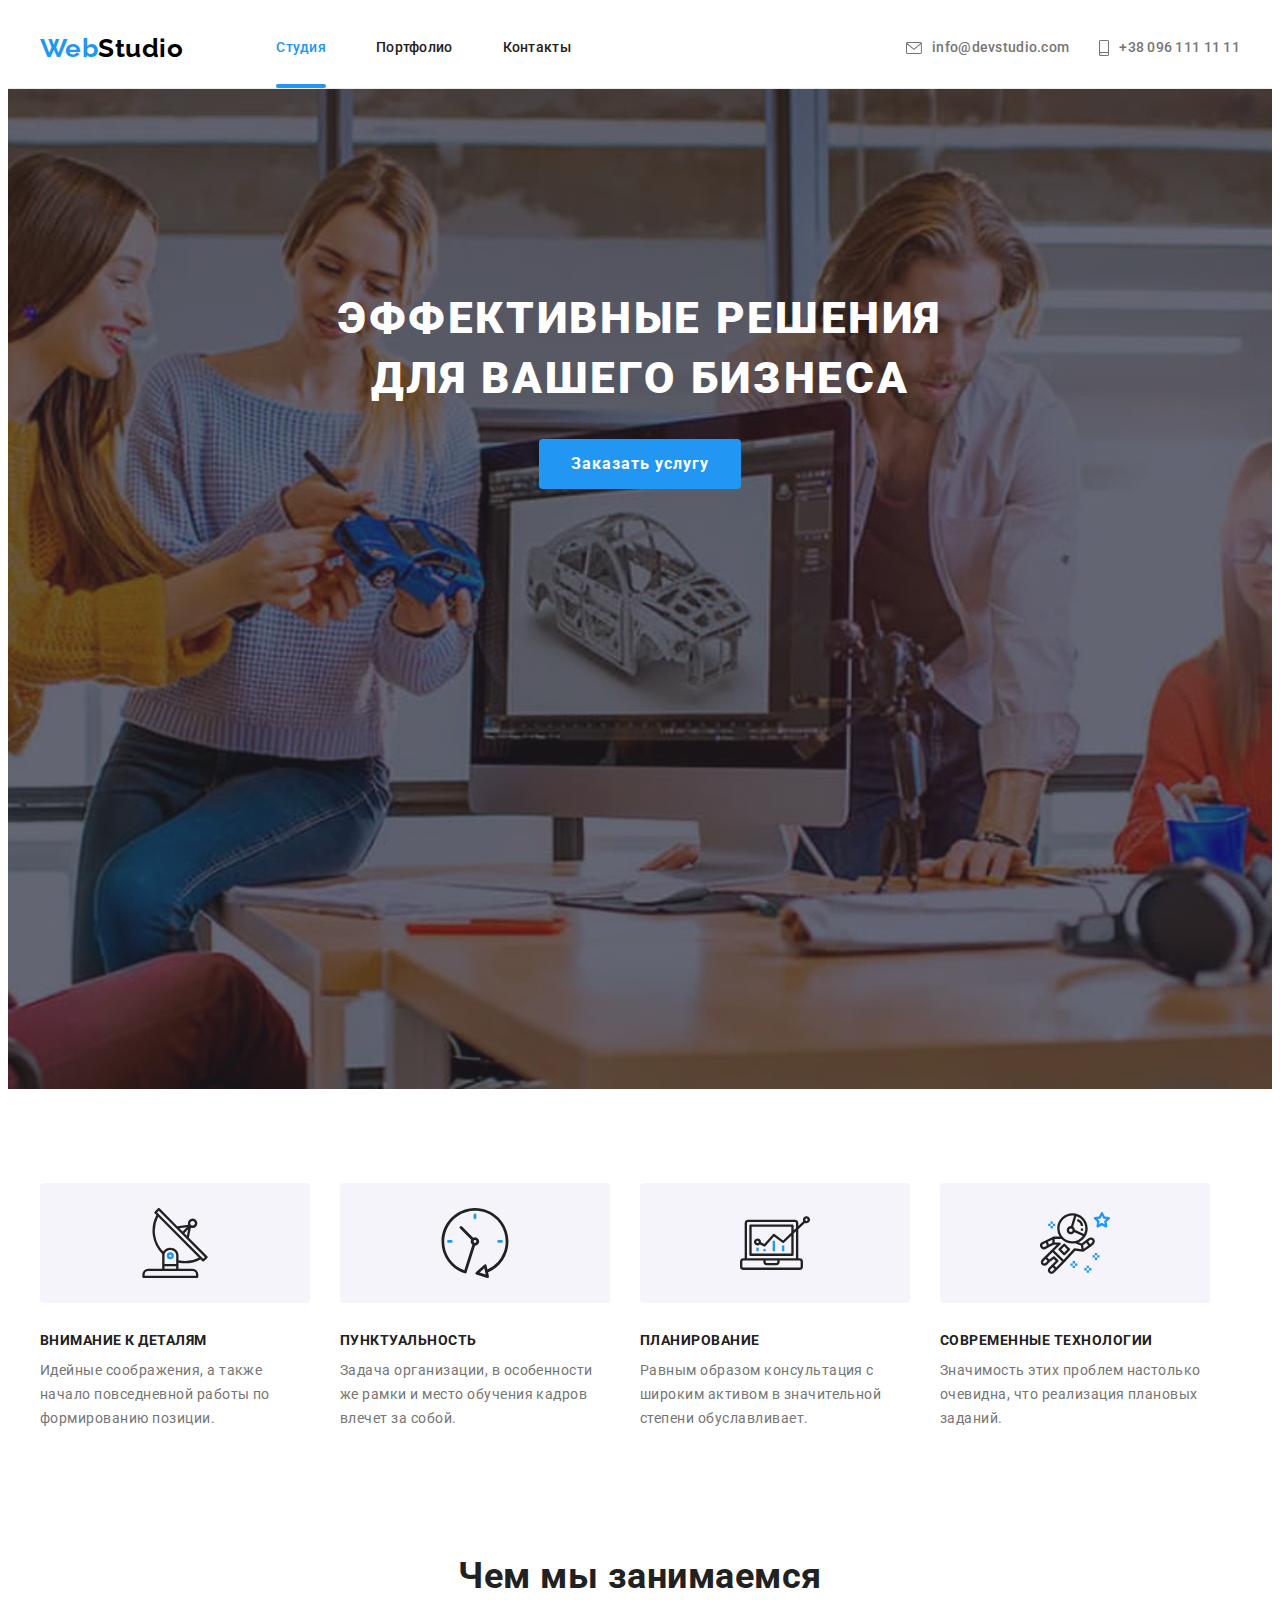
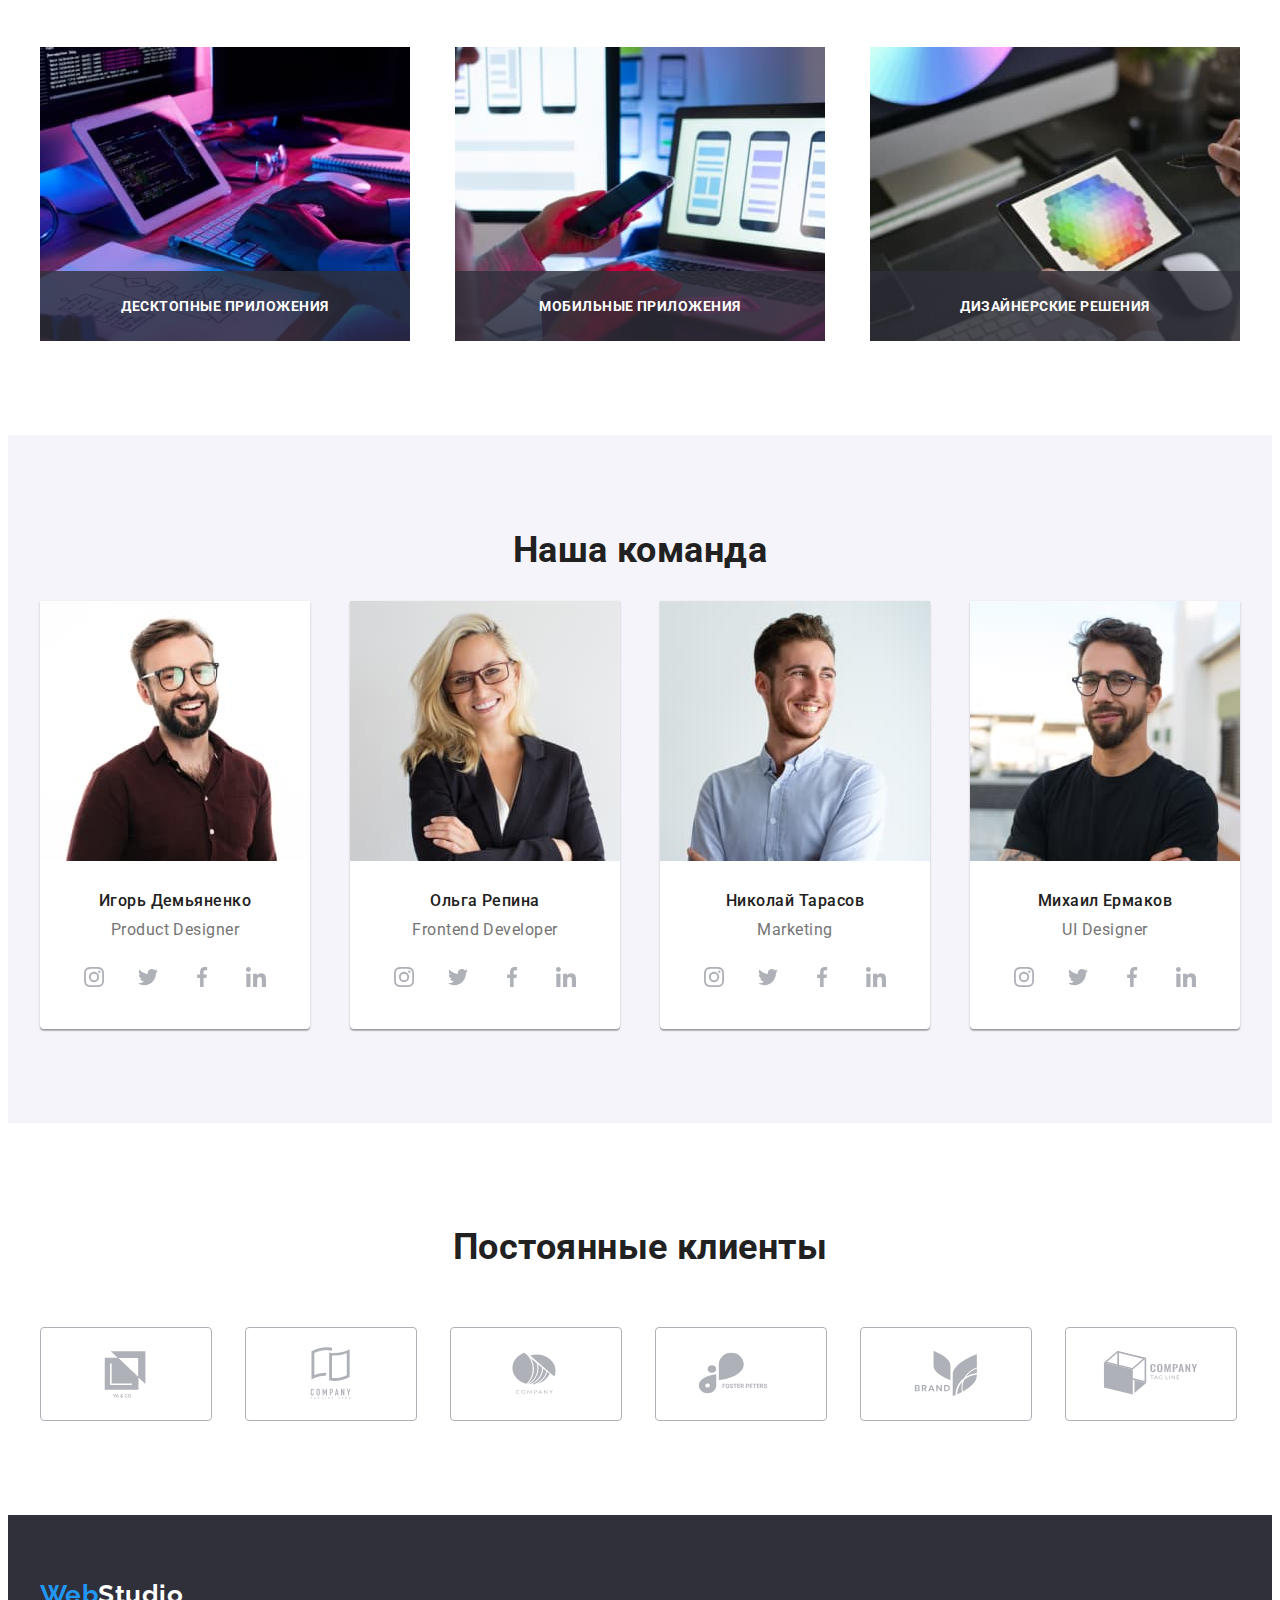
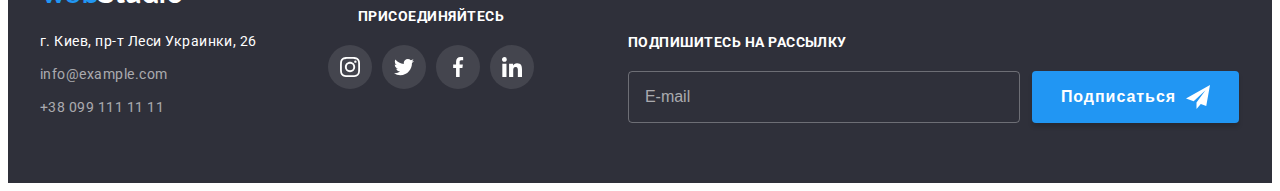
==== index.html @ 02e14719 "Вёрстка адаптивной версии всех страниц и элементов макета" ====
<!DOCTYPE html>
<html lang="ru">
  <head>
    <meta charset="UTF-8" />
    <meta http-equiv="X-UA-Compatible" content="IE=edge" />
    <meta name="viewport" content="width=device-width, initial-scale=1.0" />
    <link rel="preconnect" href="https://fonts.googleapis.com" />
    <link rel="preconnect" href="https://fonts.gstatic.com" crossorigin />
    <link
      href="https://fonts.googleapis.com/css2?family=Raleway:wght@700&family=Roboto:wght@400;500;700;900&display=swap"
      rel="stylesheet"
    />
    <link
      rel="stylesheet"
      href="https://cdnjs.cloudflare.com/ajax/libs/modern-normalize/1.1.0/modern-normalize.min.css"
      integrity="sha512-wpPYUAdjBVSE4KJnH1VR1HeZfpl1ub8YT/NKx4PuQ5NmX2tKuGu6U/JRp5y+Y8XG2tV+wKQpNHVUX03MfMFn9Q=="
      crossorigin="anonymous"
      referrerpolicy="no-referrer"
    />
    <link rel="stylesheet" href="./css/main.css" />
    <title>Вэб-студия</title>
  </head>

  <body>
    <!--Секция "Хедер-->
    <header class="header">
      <div class="container header__box">
        <nav class="header__nav">
          <a class="logo" href="./index.html" lang="en"
            >Web<span class="logo__text--black">Studio</span></a
          >
          <ul class="menu list">
            <li class="menu__item">
              <a class="menu__link active" href="./index.html">Студия</a>
            </li>
            <li class="menu__item">
              <a class="menu__link" href="./portfolio.html">Портфолио</a>
            </li>
            <li class="menu__item">
              <a class="menu__link" href="#contacts">Контакты</a>
            </li>
          </ul>
        </nav>

        <ul class="contacts list">
          <li class="contacts__item">
            <a class="contacts__link" href="mailto:info@devstudio.com"
              ><svg class="contacts__icon" width="16px" height="12px">
                <use href="./imagis/icons/icons.svg#icon-envelope"></use>
              </svg>
              info@devstudio.com</a
            >
          </li>
          <li class="contacts__item">
            <a class="contacts__link" href="tel:+380961111111"
              ><svg class="contacts__icon" width="10px" height="16px">
                <use href="./imagis/icons/icons.svg#icon-smartphone"></use>
              </svg>
              +38 096 111 11 11
            </a>
          </li>
        </ul>
        <button class="menu-btn__open" data-menu-open type="button">
          <svg class="menu-btn__open-icon" width="24px" height="16px">
            <use href="./imagis/icons/icons.svg#icon-menu"></use>
          </svg>
        </button>
      </div>
      <!--Мобильное меню-->

      <div class="mob-menu__box is-hidden" data-menu>
        <button class="menu-btn__close" data-menu-close type="button">
          <svg class="menu-btn__close-icon" width="19px" height="19px">
            <use href="./imagis/icons/icons.svg#icon-close-menu"></use>
          </svg>
        </button>
        <ul class="mob-menu">
          <li class="mob-menu__item">
            <a class="mob-menu__link active" href="./index.html">Студия</a>
          </li>
          <li class="mob-menu__item">
            <a class="mob-menu__link" href="./portfolio.html">Портфолио</a>
          </li>
          <li class="mob-menu__item">
            <a class="mob-menu__link" href="#contacts">Контакты</a>
          </li>
        </ul>

        <ul class="mob-contacts">
          <li class="mob-contacts__item">
            <a class="mob-contacts__link--tel" href="tel:+380961111111">
              +38 096 111 11 11
            </a>
          </li>
          <li class="mob-contacts__item">
            <a
              class="mob-contacts__link--mail"
              href="mailto:info@devstudio.com"
            >
              info@devstudio.com</a
            >
          </li>
        </ul>
        <ul class="mob-socials">
          <li class="mob-socials__item">
            <a
              class="mob-socials__link"
              href="https://www.instagram.com/"
              target="blank"
              rel="noopener noreferrer"
              aria-label="инстаграм"
              >Instagram</a
            >
          </li>
          <li class="mob-socials__item">
            <a
              class="mob-socials__link"
              href="https://twitter.com/"
              target="blank"
              rel="noopener noreferrer"
              aria-label="твитер"
              >Twitter</a
            >
          </li>
          <li class="mob-socials__item">
            <a
              class="mob-socials__link"
              href="https://www.facebook.com/"
              target="blank"
              rel="noopener noreferrer"
              aria-label="фейсбук"
              >Facebook</a
            >
          </li>
          <li class="mob-socials__item">
            <a
              class="mob-socials__link"
              href="https://ua.linkedin.com/"
              target="blank"
              rel="noopener noreferrer"
              aria-label="ликедин"
              >LinkedIn</a
            >
          </li>
        </ul>
      </div>
    </header>

    <!--Секция "HERO"-->
    <section class="hero">
      <h1 class="hero__title">Эффективные решения для вашего бизнеса</h1>
      <button class="hero__modal-btn" type="button" data-modal-open>
        Заказать услугу
      </button>
    </section>

    <!--Секция с "Особенности компании"-->
    <section class="section compani-features">
      <div class="container">
        <ul class="features">
          <li class="features__item">
            <div class="features__icon-box">
              <svg class="features__icon" width="70px" height="70px">
                <use href="./imagis/icons/icons.svg#icon-antenna"></use>
              </svg>
            </div>
            <h2 class="features__title visually-hidden">Наши особенности</h2>
            <h3 class="features__name">Внимание к деталям</h3>
            <p class="features__description">
              Идейные соображения, а также начало повседневной работы по
              формированию позиции.
            </p>
          </li>
          <li class="features__item">
            <div class="features__icon-box">
              <svg class="features__icon" width="70px" height="70px">
                <use href="./imagis/icons/icons.svg#icon-clock"></use>
              </svg>
            </div>
            <h3 class="features__name">Пунктуальность</h3>
            <p class="features__description">
              Задача организации, в особенности же рамки и место обучения кадров
              влечет за собой.
            </p>
          </li>
          <li class="features__item">
            <div class="features__icon-box">
              <svg class="features__icon" width="70px" height="70px">
                <use href="./imagis/icons/icons.svg#icon-diagram"></use>
              </svg>
            </div>
            <h3 class="features__name">Планирование</h3>
            <p class="features__description">
              Равным образом консультация с широким активом в значительной
              степени обуславливает.
            </p>
          </li>
          <li class="features__item">
            <div class="features__icon-box">
              <svg class="features__icon" width="70px" height="70px">
                <use href="./imagis/icons/icons.svg#icon-astronaut"></use>
              </svg>
            </div>
            <h3 class="features__name">Современные технологии</h3>
            <p class="features__description">
              Значимость этих проблем настолько очевидна, что реализация
              плановых заданий.
            </p>
          </li>
        </ul>
      </div>
    </section>

    <!--Секция "Чем занимается наша компания"-->
    <section class="section about">
      <div class="container">
        <h2 class="about__title">Чем мы занимаемся</h2>
        <ul class="gallery">
          <li class="gallery__item">
            <div class="gallery__img-box">
              <img
                class="gallery__img"
                srcset="
                  ./imagis/our-work/keybord/keybord.img.jpg    1x,
                  ./imagis/our-work/keybord/keybord-2x.img.jpg 2x
                "
                src="./imagis/our-work/keybord/keybord.img.jpg"
                alt="печатает на клавиатуре"
                width="370"
                height="294"
              />
              <div class="gallery__text-box">
                <p class="gallery__text">Десктопные приложения</p>
              </div>
            </div>
          </li>
          <li class="gallery__item">
            <div class="gallery__img-box">
              <img
                class="gallery__img"
                srcset="
                  ./imagis/our-work/telephone/telephone.img.jpg    1x,
                  ./imagis/our-work/telephone/telephone-2x.img.jpg 2x
                "
                src="./imagis/our-work/telephone/telephone.img.jpg"
                alt="телефон в руке"
                width="370"
                height="294"
              />
              <div class="gallery__text-box">
                <p class="gallery__text">Мобильные приложения</p>
              </div>
            </div>
          </li>
          <li class="gallery__item">
            <div class="gallery__img-box">
              <img
                class="gallery__img"
                srcset="
                  ./imagis/our-work/tablet/tablet.img.jpg    1x,
                  ./imagis/our-work/tablet/tablet-2x.img.jpg 2x
                "
                src="/imagis/our-work/tablet/tablet.img.jpg"
                alt="планшет в руках"
                width="370"
                height="294"
              />
              <div class="gallery__text-box">
                <p class="gallery__text">Дизайнерские решения</p>
              </div>
            </div>
          </li>
        </ul>
      </div>
    </section>

    <!--секция "Наша команда"-->
    <section class="section team">
      <div class="container">
        <h2 class="team__title">Наша команда</h2>
        <ul class="employees">
          <li class="employees__card">
            <img
              class="employees__photo"
              srcset="
                ./imagis/our-team/igor-demyanenko/igor-demyanenko-270.img.jpg 270w,
                ./imagis/our-team/igor-demyanenko/igor-demyanenko-354.img.jpg 354w,
                ./imagis/our-team/igor-demyanenko/igor-demyanenko-450.img.jpg 450w,
                ./imagis/our-team/igor-demyanenko/igor-demyanenko-540.img.jpg 540w,
                ./imagis/our-team/igor-demyanenko/igor-demyanenko-708.img.jpg 708w,
                ./imagis/our-team/igor-demyanenko/igor-demyanenko-900.img.jpg 900w
              "
              sizes="(min-width: 1200px) 270px, (min-width: 768px) 354px, 100vw"
              src="./imagis/our-team/igor-demyanenko/igor-demyanenko-270.img.jpg"
              alt="фото сотрудника"
              width="270"
              height="260"
            />
            <div class="employees__description">
              <h3 class="employees__name">Игорь Демьяненко</h3>
              <p class="employees__position" lang="en">Product Designer</p>
              <ul class="socials">
                <li class="socials__item">
                  <a
                    class="socials__link socials__link--color-grey"
                    href="https://www.instagram.com/"
                    target="blank"
                    rel="noopener noreferrer"
                    aria-label="инстаграм"
                    ><svg class="socials__icon" width="20px" height="20px">
                      <use href="./imagis/icons/icons.svg#icon-instagram"></use>
                    </svg>
                  </a>
                </li>
                <li class="socials__item">
                  <a
                    class="socials__link socials__link--color-grey"
                    href="https://twitter.com/"
                    target="blank"
                    rel="noopener noreferrer"
                    aria-label="твитер"
                    ><svg class="socials__icon" width="20px" height="20px">
                      <use href="./imagis/icons/icons.svg#icon-twitter"></use>
                    </svg>
                  </a>
                </li>
                <li class="socials__item">
                  <a
                    class="socials__link socials__link--color-grey"
                    href="https://www.facebook.com/"
                    target="blank"
                    rel="noopener noreferrer"
                    aria-label="фейсбук"
                    ><svg class="socials__icon" width="20px" height="20px">
                      <use href="./imagis/icons/icons.svg#icon-facebook"></use>
                    </svg>
                  </a>
                </li>
                <li class="socials__item">
                  <a
                    class="socials__link socials__link--color-grey"
                    href="https://ua.linkedin.com/"
                    target="blank"
                    rel="noopener noreferrer"
                    aria-label="ликедин"
                    ><svg class="socials__icon" width="20px" height="20px">
                      <use href="./imagis/icons/icons.svg#icon-linkedin"></use>
                    </svg>
                  </a>
                </li>
              </ul>
            </div>
          </li>
          <li class="employees__card">
            <img
              class="employees__photo"
              srcset="
                ./imagis/our-team/olga-repina/olga-repina-270.img.jpg 270w,
                ./imagis/our-team/olga-repina/olga-repina-354.img.jpg 354w,
                ./imagis/our-team/olga-repina/olga-repina-450.img.jpg 450w,
                ./imagis/our-team/olga-repina/olga-repina-540.img.jpg 540w,
                ./imagis/our-team/olga-repina/olga-repina-708.img.jpg 708w,
                ./imagis/our-team/olga-repina/olga-repina-900.img.jpg 900w
              "
              sizes="(min-width: 1200px) 270px, (min-width: 768px) 354px, 100vw"
              src="./imagis/our-team/olga-repina/olga-repina-270.img.jpg"
              alt="фото сотрудника"
              width="270"
              height="260"
            />
            <div class="employees__description">
              <h3 class="employees__name">Ольга Репина</h3>
              <p class="employees__position" lang="en">Frontend Developer</p>
              <ul class="socials">
                <li class="socials__item">
                  <a
                    class="socials__link socials__link--color-grey"
                    href="https://www.instagram.com/"
                    target="blank"
                    rel="noopener noreferrer"
                    aria-label="инстаграм"
                    ><svg
                      class="socials__icon"
                      width="20px"
                      height="20px"
                      aria-label="инстаграм"
                    >
                      <use href="./imagis/icons/icons.svg#icon-instagram"></use>
                    </svg>
                  </a>
                </li>
                <li class="socials__item">
                  <a
                    class="socials__link socials__link--color-grey"
                    href="https://twitter.com/"
                    target="blank"
                    rel="noopener noreferrer"
                    aria-label="твитер"
                    ><svg class="socials__icon" width="20px" height="20px">
                      <use href="./imagis/icons/icons.svg#icon-twitter"></use>
                    </svg>
                  </a>
                </li>
                <li class="socials__item">
                  <a
                    class="socials__link socials__link--color-grey"
                    href="https://www.facebook.com/"
                    target="blank"
                    rel="noopener noreferrer"
                    aria-label="фейсбук"
                    ><svg class="socials__icon" width="20px" height="20px">
                      <use href="./imagis/icons/icons.svg#icon-facebook"></use>
                    </svg>
                  </a>
                </li>
                <li class="socials__item">
                  <a
                    class="socials__link socials__link--color-grey"
                    href="https://ua.linkedin.com/"
                    target="blank"
                    rel="noopener noreferrer"
                    aria-label="ликедин"
                    ><svg class="socials__icon" width="20px" height="20px">
                      <use href="./imagis/icons/icons.svg#icon-linkedin"></use>
                    </svg>
                  </a>
                </li>
              </ul>
            </div>
          </li>
          <li class="employees__card">
            <img
              class="employees__photo"
              srcset="
                ./imagis/our-team/nikolai-tarasov/nikolai-tarasov-270.img.jpg 270w,
                ./imagis/our-team/nikolai-tarasov/nikolai-tarasov-354.img.jpg 354w,
                ./imagis/our-team/nikolai-tarasov/nikolai-tarasov-450.img.jpg 450w,
                ./imagis/our-team/nikolai-tarasov/nikolai-tarasov-540.img.jpg 540w,
                ./imagis/our-team/nikolai-tarasov/nikolai-tarasov-708.img.jpg 708w,
                ./imagis/our-team/nikolai-tarasov/nikolai-tarasov-900.img.jpg 900w
              "
              sizes="(min-width: 1200px) 270px, (min-width: 768px) 354px, 100vw"
              src="./imagis/our-team/nikolai-tarasov/nikolai-tarasov-270.img.jpg"
              alt="фото сотрудника"
              width="270"
              height="260"
            />
            <div class="employees__description">
              <h3 class="employees__name">Николай Тарасов</h3>
              <p class="employees__position" lang="en">Marketing</p>
              <ul class="socials">
                <li class="socials__item">
                  <a
                    class="socials__link socials__link--color-grey"
                    href="https://www.instagram.com/"
                    target="blank"
                    rel="noopener noreferrer"
                    aria-label="инстаграм"
                    ><svg class="socials__icon" width="20px" height="20px">
                      <use href="./imagis/icons/icons.svg#icon-instagram"></use>
                    </svg>
                  </a>
                </li>
                <li class="socials__item">
                  <a
                    class="socials__link socials__link--color-grey"
                    href="https://twitter.com/"
                    target="blank"
                    rel="noopener noreferrer"
                    aria-label="твитер"
                    ><svg class="socials__icon" width="20px" height="20px">
                      <use href="./imagis/icons/icons.svg#icon-twitter"></use>
                    </svg>
                  </a>
                </li>
                <li class="socials__item">
                  <a
                    class="socials__link socials__link--color-grey"
                    href="https://www.facebook.com/"
                    target="blank"
                    rel="noopener noreferrer"
                    aria-label="фейсбук"
                    ><svg class="socials__icon" width="20px" height="20px">
                      <use href="./imagis/icons/icons.svg#icon-facebook"></use>
                    </svg>
                  </a>
                </li>
                <li class="socials__item">
                  <a
                    class="socials__link socials__link--color-grey"
                    href="https://ua.linkedin.com/"
                    target="blank"
                    rel="noopener noreferrer"
                    aria-label="ликедин"
                    ><svg class="socials__icon" width="20px" height="20px">
                      <use href="./imagis/icons/icons.svg#icon-linkedin"></use>
                    </svg>
                  </a>
                </li>
              </ul>
            </div>
          </li>
          <li class="employees__card">
            <img
              class="employees__photo"
              srcset="
                ./imagis/our-team/mihail-ermakov/mihail-ermakov-270.img.jpg 270w,
                ./imagis/our-team/mihail-ermakov/mihail-ermakov-354.img.jpg 354w,
                ./imagis/our-team/mihail-ermakov/mihail-ermakov-450.img.jpg 450w,
                ./imagis/our-team/mihail-ermakov/mihail-ermakov-540.img.jpg 540w,
                ./imagis/our-team/mihail-ermakov/mihail-ermakov-708.img.jpg 708w,
                ./imagis/our-team/mihail-ermakov/mihail-ermakov-900.img.jpg 900w
              "
              sizes="(min-width: 1200px) 270px, (min-width: 768px) 354px, 100vw"
              src="./imagis/our-team/mihail-ermakov/mihail-ermakov-270.img.jpg"
              alt="фото сотрудника"
              width="270"
              height="260"
            />
            <div class="employees__description">
              <h3 class="employees__name">Михаил Ермаков</h3>
              <p class="employees__position" lang="en">UI Designer</p>
              <ul class="socials">
                <li class="socials__item">
                  <a
                    class="socials__link socials__link--color-grey"
                    href="https://www.instagram.com/"
                    target="blank"
                    rel="noopener noreferrer"
                    aria-label="инстаграм"
                    ><svg class="socials__icon" width="20px" height="20px">
                      <use href="./imagis/icons/icons.svg#icon-instagram"></use>
                    </svg>
                  </a>
                </li>
                <li class="employee-socials-item">
                  <a
                    class="socials__link socials__link--color-grey"
                    href="https://twitter.com/"
                    target="blank"
                    rel="noopener noreferrer"
                    aria-label="твитер"
                    ><svg class="socials__icon" width="20px" height="20px">
                      <use href="./imagis/icons/icons.svg#icon-twitter"></use>
                    </svg>
                  </a>
                </li>
                <li class="socials__item">
                  <a
                    class="socials__link socials__link--color-grey"
                    href="https://www.facebook.com/"
                    target="blank"
                    rel="noopener noreferrer"
                    aria-label="фейсбук"
                    ><svg class="socials__icon" width="20px" height="20px">
                      <use href="./imagis/icons/icons.svg#icon-facebook"></use>
                    </svg>
                  </a>
                </li>
                <li class="socials__item">
                  <a
                    class="socials__link socials__link--color-grey"
                    href="https://ua.linkedin.com/"
                    target="blank"
                    rel="noopener noreferrer"
                    aria-label="ликедин"
                    ><svg class="socials__icon" width="20px" height="20px">
                      <use href="./imagis/icons/icons.svg#icon-linkedin"></use>
                    </svg>
                  </a>
                </li>
              </ul>
            </div>
          </li>
        </ul>
      </div>
    </section>

    <!--Секция "Постоянные клиенты"-->
    <section class="section clients">
      <div class="container">
        <h2 class="clients__title">Постоянные клиенты</h2>
        <ul class="clients__list">
          <li class="clients__item">
            <a
              class="clients__link"
              href="#"
              target="blank"
              rel="noopener noreferrer"
              ><svg class="clients__icon" width="106px" height="60px">
                <use href="./imagis/icons/icons.svg#icon-Logo-1"></use>
              </svg>
            </a>
          </li>
          <li class="clients__item">
            <a
              class="clients__link"
              href="#"
              target="blank"
              rel="noopener noreferrer"
              aria-label="имя компании"
            >
              <svg class="clients__icon" width="106px" height="60px">
                <use href="./imagis/icons/icons.svg#icon-Logo-2"></use>
              </svg>
            </a>
          </li>
          <li class="clients__item">
            <a
              class="clients__link"
              href="#"
              target="blank"
              rel="noopener noreferrer"
              aria-label="имя компании"
            >
              <svg class="clients__icon" width="106px" height="60px">
                <use href="./imagis/icons/icons.svg#icon-Logo-3"></use>
              </svg>
            </a>
          </li>
          <li class="clients__item">
            <a
              class="clients__link"
              href="#"
              target="blank"
              rel="noopener noreferrer"
              aria-label="имя компании"
            >
              <svg class="clients__icon" width="106px" height="60px">
                <use href="./imagis/icons/icons.svg#icon-Logo-4"></use>
              </svg>
            </a>
          </li>
          <li class="clients__item">
            <a
              class="clients__link"
              href="#"
              target="blank"
              rel="noopener noreferrer"
              aria-label="имя компании"
            >
              <svg class="clients__icon" width="106px" height="60px">
                <use href="./imagis/icons/icons.svg#icon-Logo-5"></use>
              </svg>
            </a>
          </li>
          <li class="clients__item">
            <a
              class="clients__link"
              href="#"
              target="blank"
              rel="noopener noreferrer"
              aria-label="имя компании"
            >
              <svg class="clients__icon" width="106px" height="60px">
                <use href="./imagis/icons/icons.svg#icon-Logo-6"></use>
              </svg>
            </a>
          </li>
        </ul>
      </div>
    </section>
    <!--Секция футер-->
    <footer Class="footer">
      <div class="container footer__contacts-box">
        <div class="address-logo__box">
          <a class="logo" href="./index.html" lang="en"
            >Web<span class="logo__text--white">Studio</span></a
          >
          <address class="address" id="contacts">
            <ul class="address__list">
              <li class="address__item">
                <a
                  class="address__link address__link--light-color"
                  href="https://goo.gl/maps/M4VhNLJZb9ix9Voo7"
                  target="blank"
                  rel="noopener noreferrer"
                  >г. Киев, пр-т Леси Украинки, 26</a
                >
              </li>
              <li class="address__item">
                <a class="address__link" href="mailto:info@example.com"
                  >info@example.com</a
                >
              </li>
              <li class="address__item">
                <a class="address__link" href="tel:+380991111111"
                  >+38 099 111 11 11</a
                >
              </li>
            </ul>
          </address>
        </div>
        <!--Иконки соц сетей в "футере"-->
        <div class="footer__socials-box">
          <p class="footer__socials-text">присоединяйтесь</p>
          <ul class="socials list">
            <li class="socials__item">
              <a
                class="socials__link socials__link--bg-dark"
                href="https://www.instagram.com/"
                target="blank"
                rel="noopener noreferrer"
                aria-label="инстаграм"
              >
                <svg class="socials__icon" width="20px" height="20px">
                  <use href="./imagis/icons/icons.svg#icon-instagram"></use>
                </svg>
              </a>
            </li>
            <li class="socials__item">
              <a
                class="socials__link socials__link--bg-dark"
                href="https://twitter.com/"
                target="blank"
                rel="noopener noreferrer"
                aria-label="твитер"
              >
                <svg class="socials__icon" width="20px" height="20px">
                  <use href="./imagis/icons/icons.svg#icon-twitter"></use>
                </svg>
              </a>
            </li>
            <li class="socials__item">
              <a
                class="socials__link socials__link--bg-dark"
                href="https://www.facebook.com/"
                target="blank"
                rel="noopener noreferrer"
                aria-label="фейсбук"
              >
                <svg class="socials__icon" width="20px" height="20px">
                  <use href="./imagis/icons/icons.svg#icon-facebook"></use>
                </svg>
              </a>
            </li>
            <li class="socials__item">
              <a
                class="socials__link socials__link--bg-dark"
                href="https://ua.linkedin.com/"
                target="blank"
                rel="noopener noreferrer"
                aria-label="ликедин"
              >
                <svg class="socials__icon" width="20px" height="20px">
                  <use href="./imagis/icons/icons.svg#icon-linkedin"></use>
                </svg>
              </a>
            </li>
          </ul>
        </div>
        <!--Форма в "футере"-->
        <div class="footer__form-box">
          <p class="footer__form-text">Подпишитесь на рассылку</p>
          <form class="form-submit">
            <input
              class="form-submit__input"
              type="email"
              name="email"
              placeholder="E-mail"
            />
            <button class="form-submit__btn" type="submit">
              Подписаться
              <span class="form-submit__btn-icon">
                <svg width="24px" height="24px">
                  <use href="./imagis/icons/icons.svg#icon-send"></use>
                </svg>
              </span>
            </button>
          </form>
        </div>
      </div>
    </footer>
    <!--Модальное окно-->
    <div class="backdrop is-hidden" data-modal>
      <div class="modal">
        <button class="close-btn" type="button" data-modal-close>
          <svg class="close-btn__icon" width="30px" height="30px">
            <use href="./imagis/icons/icons.svg#icon-close-modal"></use>
          </svg>
        </button>

        <h2 class="modal__title">Оставьте свои данные, мы вам перезвоним</h2>
        <!--Форма модального окна-->
        <form class="modal-form">
          <div class="modal-form__field">
            <label for="name" class="modal-form__label">Имя</label>
            <input
              class="modal-form__input"
              type="text"
              name="name"
              id="name"
            />
            <svg class="modal-form__icon" width="18px" height="18px">
              <use href="./imagis/icons/icons.svg#icon-person-modal"></use>
            </svg>
          </div>

          <div class="modal-form__field">
            <label for="tel" class="modal-form__label">Телефон</label>
            <input
              class="modal-form__input"
              type="tel"
              name="telephone"
              id="tel"
            />
            <svg class="modal-form__icon" width="18px" height="18px">
              <use href="./imagis/icons/icons.svg#icon-phone-modal"></use>
            </svg>
          </div>

          <div class="modal-form__field">
            <label for="email" class="modal-form__label">Почта</label>
            <input
              class="modal-form__input"
              type="email"
              name="email"
              id="email"
            />
            <svg class="modal-form__icon" width="18px" height="18px">
              <use href="./imagis/icons/icons.svg#icon-email-modal"></use>
            </svg>
          </div>

          <div class="modal-form__field">
            <label for="comment" class="modal-form__label">Коментарий</label>
            <textarea
              class="modal-form__comment"
              name="coment"
              id="comment"
              placeholder="Ведите текст"
            ></textarea>
          </div>

          <label class="form-checkbox__label">
            <input
              class="form-checkbox__input visually-hidden"
              type="checkbox"
              name="consent"
            />

            <span class="form-checkbox__icon--check">
              <svg class="form-checkbox__icon" width="16px" height="15px">
                <use
                  href="./imagis/icons/icons.svg#icon-checkbox-check-modal"
                ></use>
              </svg>
            </span>

            <span class="form-checkbox__icon--unchecked"
              ><svg class="form-checkbox__icon" width="16px" height="15px">
                <use href="./imagis/icons/icons.svg#icon-checkbox-modal"></use>
              </svg>
            </span>
            Соглашаюсь с рассылкой и принимаю<a
              class="form-checkbox__link"
              href="#"
              target="blank"
              rel="noopener noreferrer"
              >Условия договора
            </a>
          </label>

          <button type="submit" class="form-btn">Отправить</button>
        </form>
      </div>
    </div>
    <script src="./js/modal.js"></script>
    <script src="./js/menu.js"></script>
  </body>
</html>
---- css/main.css ----
@charset "UTF-8";
.socials__link, .galeri-projects__link, .clients__link, .address__link, .contacts__link, .menu__link, .mob-socials__link, .mob-contacts__link--mail, .mob-contacts__link--tel, .mob-menu__link, .logo {
  text-decoration: none;
}

.socials, .galeri-projects, .filters__list, .clients__list, .employees, .gallery, .features, .address__list, .contacts, .menu, .mob-socials, .mob-contacts, .mob-menu {
  padding: 0;
  list-style: none;
}

h1,
h2,
h3,
h4,
h5,
h6,
ul,
p {
  margin-top: 0;
  margin-bottom: 0;
}

body {
  font-family: "Roboto", sans-serif;
  letter-spacing: 0.03em;
  color: #212121;
  background-color: #ffffff;
}

img {
  display: block;
  width: 100%;
}

.visually-hidden {
  position: absolute;
  white-space: nowrap;
  width: 1px;
  height: 1px;
  overflow: hidden;
  border: 0;
  padding: 0;
  clip: rect(0 0 0 0);
  -webkit-clip-path: inset(50%);
          clip-path: inset(50%);
  margin: -1px;
}

.section {
  padding-top: 60px;
  padding-bottom: 60px;
}
@media screen and (min-width: 1200px) {
  .section {
    padding-top: 94px;
    padding-bottom: 94px;
  }
}

.container {
  padding-left: 15px;
  padding-right: 15px;
  margin-left: auto;
  margin-right: auto;
}
@media screen and (min-width: 480px) {
  .container {
    width: 480px;
  }
}
@media screen and (min-width: 768px) {
  .container {
    width: 768px;
  }
}
@media screen and (min-width: 1200px) {
  .container {
    width: 1200px;
  }
}

.logo {
  font-family: "Raleway", sans-serif;
  font-weight: 700;
  font-size: 24px;
  line-height: 1.17;
  color: #2196f3;
}
.logo__text--white {
  color: #ffffff;
}
.logo__text--black {
  color: #000000;
}
@media screen and (min-width: 1200px) {
  .logo {
    font-size: 26px;
    line-height: 1.19;
  }
}

.mob-menu__box {
  position: fixed;
  left: 0;
  top: 0;
  padding: 48px 40px;
  width: 100vw;
  height: 100vh;
  background-color: #ffffff;
  z-index: 10;
  opacity: 1;
  -webkit-transition: opacity 250ms cubic-bezier(0.4, 0, 0.2, 1);
  transition: opacity 250ms cubic-bezier(0.4, 0, 0.2, 1);
}

.is-hidden {
  opacity: 0;
  pointer-events: none;
}

.mob-menu {
  margin-bottom: 306px;
}
.mob-menu__item:not(:last-child) {
  margin-bottom: 32px;
}

.mob-menu__item:not(:last-child) {
  margin-bottom: 32px;
}

.mob-menu__link {
  font-weight: 500;
  font-size: 40px;
  line-height: 1.18;
  letter-spacing: 0.02em;
  color: #212121;
  -webkit-transition: color 250ms cubic-bezier(0.4, 0, 0.2, 1);
  transition: color 250ms cubic-bezier(0.4, 0, 0.2, 1);
}
.mob-menu__link:hover, .mob-menu__link:focus {
  color: #2196f3;
}

.mob-contacts {
  margin-bottom: 64px;
}
.mob-contacts__item:not(:last-child) {
  margin-bottom: 32px;
}
.mob-contacts__link--tel {
  font-weight: 500;
  font-size: 34px;
  line-height: 1.18;
  letter-spacing: 0.02em;
  color: #2196f3;
}
.mob-contacts__link--mail {
  font-weight: 500;
  font-size: 24px;
  line-height: 28px;
  letter-spacing: 0.02em;
  color: #757575;
}

.mob-socials {
  display: -webkit-box;
  display: -ms-flexbox;
  display: flex;
  -webkit-box-orient: horizontal;
  -webkit-box-direction: normal;
      -ms-flex-direction: row;
          flex-direction: row;
  gap: 20px;
}
.mob-socials__link {
  font-size: 18px;
  line-height: 22px;
  letter-spacing: 0.02em;
  color: #2196f3;
}
.mob-socials__item {
  position: relative;
}
.mob-socials__item:not(:last-child)::after {
  content: " ";
  position: absolute;
  right: -10px;
  width: 1px;
  height: 22px;
  background-color: rgba(33, 33, 33, 0.2);
}

.menu-btn__close {
  position: absolute;
  display: block;
  margin: 0;
  padding: 0;
  top: 21px;
  right: 25px;
  background: transparent;
  z-index: 10;
  border: none;
  -webkit-transition: fill 250ms cubic-bezier(0.4, 0, 0.2, 1);
  transition: fill 250ms cubic-bezier(0.4, 0, 0.2, 1);
}
.menu-btn__close:hover, .menu-btn__close:focus {
  fill: #2196f3;
}

.header {
  padding-top: 16px;
  padding-bottom: 16px;
  border-bottom: 1px solid #ececec;
}
@media screen and (min-width: 768px) {
  .header {
    padding: 0;
  }
}
.header__box {
  -webkit-box-align: center;
      -ms-flex-align: center;
          align-items: center;
  display: -webkit-box;
  display: -ms-flexbox;
  display: flex;
  -webkit-box-pack: justify;
      -ms-flex-pack: justify;
          justify-content: space-between;
}
.header__nav {
  display: -webkit-box;
  display: -ms-flexbox;
  display: flex;
  -webkit-box-align: center;
      -ms-flex-align: center;
          align-items: center;
}

/* стили меню навигации  */
.menu {
  display: none;
}
@media screen and (min-width: 768px) {
  .menu {
    display: -webkit-box;
    display: -ms-flexbox;
    display: flex;
    margin-left: 87px;
  }
}
@media screen and (min-width: 1200px) {
  .menu {
    display: -webkit-box;
    display: -ms-flexbox;
    display: flex;
    margin-left: 93px;
  }
}
.menu__item:not(:last-child) {
  margin-right: 50px;
}
.menu__link {
  position: relative;
  display: block;
  padding-top: 32px;
  padding-bottom: 32px;
  font-weight: 500;
  font-size: 14px;
  line-height: 1.14;
  letter-spacing: 0.02em;
  color: #212121;
  -webkit-transition: color 250ms cubic-bezier(0.4, 0, 0.2, 1);
  transition: color 250ms cubic-bezier(0.4, 0, 0.2, 1);
}
.menu__link:hover, .menu__link:focus {
  color: #2196f3;
}

.active {
  color: #2196f3;
}
@media screen and (min-width: 768px) {
  .active::before {
    content: "";
    position: absolute;
    bottom: 0px;
    width: 100%;
    height: 4px;
    background-color: #2196f3;
    border-radius: 2px;
  }
}

/* стили контактов в "Хэдэр"  */
.contacts {
  display: none;
}
@media screen and (min-width: 768px) {
  .contacts {
    display: -webkit-box;
    display: -ms-flexbox;
    display: flex;
    -webkit-box-orient: vertical;
    -webkit-box-direction: normal;
        -ms-flex-direction: column;
            flex-direction: column;
    margin-left: auto;
  }
}
@media screen and (min-width: 1200px) {
  .contacts {
    -webkit-box-orient: horizontal;
    -webkit-box-direction: normal;
        -ms-flex-direction: row;
            flex-direction: row;
  }
}
.contacts__item:not(:last-child) {
  margin-bottom: 10px;
}
@media screen and (min-width: 1200px) {
  .contacts__item:not(:last-child) {
    margin-bottom: 0;
    margin-right: 30px;
  }
}
.contacts__link {
  display: -webkit-inline-box;
  display: -ms-inline-flexbox;
  display: inline-flex;
  -webkit-box-align: center;
      -ms-flex-align: center;
          align-items: center;
  font-weight: 500;
  font-size: 14px;
  line-height: 1.14;
  letter-spacing: 0.02em;
  color: #757575;
  -webkit-transition: color 250ms cubic-bezier(0.4, 0, 0.2, 1);
  transition: color 250ms cubic-bezier(0.4, 0, 0.2, 1);
}
.contacts__link:hover, .contacts__link:focus {
  color: #2196f3;
}
@media screen and (min-width: 1200px) {
  .contacts__link {
    padding-top: 32px;
    padding-bottom: 32px;
  }
}
.contacts__icon {
  fill: currentColor;
  margin-right: 8px;
}
@media screen and (min-width: 1200px) {
  .contacts__icon {
    display: block;
    margin-right: 10px;
  }
}

.menu-btn__open {
  display: block;
  margin: 0;
  padding: 0;
  background: transparent;
  border: none;
  -webkit-transition: fill 250ms cubic-bezier(0.4, 0, 0.2, 1);
  transition: fill 250ms cubic-bezier(0.4, 0, 0.2, 1);
}
.menu-btn__open:hover, .menu-btn__open:focus {
  fill: #2196f3;
}
@media screen and (min-width: 768px) {
  .menu-btn__open {
    display: none;
  }
}

/*стили адресов в "футере"*/
.footer {
  padding-top: 60px;
  padding-bottom: 60px;
  background-color: #2f303a;
  /*соц сети*/
  /* стили формы в "футере" */
}
@media screen and (max-width: 1199px) {
  .footer__contacts-box {
    display: -webkit-box;
    display: -ms-flexbox;
    display: flex;
    -webkit-box-pack: center;
        -ms-flex-pack: center;
            justify-content: center;
    -ms-flex-wrap: wrap;
        flex-wrap: wrap;
    gap: 60px 165px;
    text-align: center;
  }
}
@media screen and (min-width: 1200px) {
  .footer__contacts-box {
    display: -webkit-box;
    display: -ms-flexbox;
    display: flex;
    -webkit-box-align: center;
        -ms-flex-align: center;
            align-items: center;
  }
}
.footer__socials-box {
  display: block;
  text-align: center;
  margin-left: auto;
  margin-right: auto;
  margin-top: 60px;
  width: 208px;
  height: 80px;
}
@media screen and (min-width: 768px) {
  .footer__socials-box {
    margin: 0;
  }
}
@media screen and (min-width: 1200px) {
  .footer__socials-box {
    margin-left: 70px;
  }
}
.footer__socials-text {
  margin-bottom: 20px;
  font-weight: 700;
  font-size: 14px;
  line-height: 1.14;
  text-transform: uppercase;
  color: #ffffff;
}
.footer__form-box {
  margin-top: 60px;
}
@media screen and (max-width: 1199px) {
  .footer__form-box {
    margin: 0;
    width: 450px;
  }
}
@media screen and (min-width: 1200px) {
  .footer__form-box {
    margin-left: 93px;
  }
}
.footer__form-text {
  margin-bottom: 20px;
  font-weight: 700;
  font-size: 14px;
  line-height: 1.14;
  text-transform: uppercase;
  color: #ffffff;
}

.address {
  margin-top: 20px;
}
.address__item:not(:first-child) {
  margin-top: 8px;
}
@media screen and (min-width: 1200px) {
  .address__item:not(:first-child) {
    margin-top: 9px;
  }
}
.address__link {
  font-style: normal;
  font-size: 14px;
  line-height: 1.71;
  color: rgba(255, 255, 255, 0.6);
  -webkit-transition: color 250ms cubic-bezier(0.4, 0, 0.2, 1);
  transition: color 250ms cubic-bezier(0.4, 0, 0.2, 1);
}
.address__link--light-color {
  color: #ffffff;
  -webkit-transition: color 250ms cubic-bezier(0.4, 0, 0.2, 1);
  transition: color 250ms cubic-bezier(0.4, 0, 0.2, 1);
}
.address__link:hover, .address__link:focus {
  color: #2196f3;
}

@media screen and (min-width: 1200px) {
  .form-submit {
    display: -webkit-box;
    display: -ms-flexbox;
    display: flex;
  }
}
.form-submit__input {
  padding: 15px 16px;
  width: 100%;
  font-size: 16px;
  line-height: 1.25;
  color: #ffffff;
  background-color: inherit;
  border: 1px solid rgba(255, 255, 255, 0.3);
  border-radius: 4px;
}
.form-submit__input::-webkit-input-placeholder {
  font-size: 16px;
  line-height: 1.25;
  color: rgba(255, 255, 255, 0.6);
}
.form-submit__input::-moz-placeholder {
  font-size: 16px;
  line-height: 1.25;
  color: rgba(255, 255, 255, 0.6);
}
.form-submit__input:-ms-input-placeholder {
  font-size: 16px;
  line-height: 1.25;
  color: rgba(255, 255, 255, 0.6);
}
.form-submit__input::-ms-input-placeholder {
  font-size: 16px;
  line-height: 1.25;
  color: rgba(255, 255, 255, 0.6);
}
.form-submit__input::placeholder {
  font-size: 16px;
  line-height: 1.25;
  color: rgba(255, 255, 255, 0.6);
}
@media screen and (min-width: 768px) {
  .form-submit__input {
    width: 400px;
  }
}
@media screen and (min-width: 1200px) {
  .form-submit__input {
    width: 358px;
  }
}
.form-submit__btn {
  display: -webkit-inline-box;
  display: -ms-inline-flexbox;
  display: inline-flex;
  -webkit-box-align: center;
      -ms-flex-align: center;
          align-items: center;
  padding: 10px 28px;
  margin-top: 20px;
  font-weight: 700;
  font-size: 16px;
  line-height: 1.88;
  text-align: center;
  letter-spacing: 0.06em;
  color: #ffffff;
  background-color: #2196f3;
  -webkit-box-shadow: 0px 4px 4px rgba(0, 0, 0, 0.15);
          box-shadow: 0px 4px 4px rgba(0, 0, 0, 0.15);
  border: 1px solid transparent;
  border-radius: 4px;
}
@media screen and (min-width: 1200px) {
  .form-submit__btn {
    margin-top: 0px;
    margin-left: 12px;
  }
}
.form-submit__btn-icon {
  display: -webkit-box;
  display: -ms-flexbox;
  display: flex;
  -webkit-box-align: center;
      -ms-flex-align: center;
          align-items: center;
  margin-left: 10px;
}

/* стили секции "HERO"  */
.hero {
  text-align: center;
  margin-left: auto;
  margin-right: auto;
  padding-top: 118px;
  padding-bottom: 118px;
  height: 400px;
  background-image: -webkit-gradient(linear, left top, right top, from(rgba(47, 48, 58, 0.4)), to(rgba(47, 48, 58, 0.4))), url(../imagis/background/background-hero-mobile.Img.jpg);
  background-image: linear-gradient(to right, rgba(47, 48, 58, 0.4), rgba(47, 48, 58, 0.4)), url(../imagis/background/background-hero-mobile.Img.jpg);
  background-color: #2f303a;
  background-position: center;
  background-size: cover;
  background-repeat: no-repeat;
}
@media screen and (min-device-pixel-ratio: 2), screen and (-webkit-min-device-pixel-ratio: 2), screen and (min-resolution: 192dpi), screen and (min-resolution: 2dppx) {
  .hero {
    background-image: -webkit-gradient(linear, left top, right top, from(rgba(47, 48, 58, 0.4)), to(rgba(47, 48, 58, 0.4))), url(../imagis/background/background-hero-mobile-2x.Img.jpg);
    background-image: linear-gradient(to right, rgba(47, 48, 58, 0.4), rgba(47, 48, 58, 0.4)), url(../imagis/background/background-hero-mobile-2x.Img.jpg);
  }
}
@media screen and (min-width: 768px) {
  .hero {
    background-image: -webkit-gradient(linear, left top, right top, from(rgba(47, 48, 58, 0.4)), to(rgba(47, 48, 58, 0.4))), url(../imagis/background/background-hero-tablet.Img.jpg);
    background-image: linear-gradient(to right, rgba(47, 48, 58, 0.4), rgba(47, 48, 58, 0.4)), url(../imagis/background/background-hero-tablet.Img.jpg);
  }
}
@media screen and (min-width: 768px) and (min-device-pixel-ratio: 2), screen and (min-width: 768px) and (-webkit-min-device-pixel-ratio: 2), screen and (min-width: 768px) and (min-resolution: 192dpi), screen and (min-width: 768px) and (min-resolution: 2dppx) {
  .hero {
    background-image: -webkit-gradient(linear, left top, right top, from(rgba(47, 48, 58, 0.4)), to(rgba(47, 48, 58, 0.4))), url(../imagis/background/background-hero-tablet-2x.Img.jpg);
    background-image: linear-gradient(to right, rgba(47, 48, 58, 0.4), rgba(47, 48, 58, 0.4)), url(../imagis/background/background-hero-tablet-2x.Img.jpg);
  }
}
@media screen and (min-width: 1200px) {
  .hero {
    padding-top: 200px;
    padding-bottom: 200px;
    max-width: 1600px;
    height: 600px;
    background-image: -webkit-gradient(linear, left top, right top, from(rgba(47, 48, 58, 0.4)), to(rgba(47, 48, 58, 0.4))), url(../imagis/background/background-hero-desctop.Img.jpg);
    background-image: linear-gradient(to right, rgba(47, 48, 58, 0.4), rgba(47, 48, 58, 0.4)), url(../imagis/background/background-hero-desctop.Img.jpg);
  }
}
@media screen and (min-width: 1200px) and (min-device-pixel-ratio: 2), screen and (min-width: 1200px) and (-webkit-min-device-pixel-ratio: 2), screen and (min-width: 1200px) and (min-resolution: 192dpi), screen and (min-width: 1200px) and (min-resolution: 2dppx) {
  .hero {
    background-image: -webkit-gradient(linear, left top, right top, from(rgba(47, 48, 58, 0.4)), to(rgba(47, 48, 58, 0.4))), url(../imagis/background/background-hero-desctop-2x.Img.jpg);
    background-image: linear-gradient(to right, rgba(47, 48, 58, 0.4), rgba(47, 48, 58, 0.4)), url(../imagis/background/background-hero-desctop-2x.Img.jpg);
  }
}
.hero__title {
  margin-bottom: 30px;
  margin-left: auto;
  margin-right: auto;
  max-width: 360px;
  font-weight: 900;
  font-size: 26px;
  line-height: 1.62;
  letter-spacing: 0.06em;
  text-transform: uppercase;
  color: #ffffff;
}
@media screen and (min-width: 1200px) {
  .hero__title {
    font-size: 44px;
    line-height: 1.36;
    max-width: 696px;
  }
}
.hero__modal-btn {
  padding: 10px 32px;
  font-family: inherit;
  font-weight: 700;
  font-size: 16px;
  line-height: 1.88;
  letter-spacing: 0.06em;
  color: #ffffff;
  background-color: #2196f3;
  border: transparent;
  border-radius: 4px;
  cursor: pointer;
  -webkit-transition: background-color 250ms cubic-bezier(0.4, 0, 0.2, 1);
  transition: background-color 250ms cubic-bezier(0.4, 0, 0.2, 1);
}
.hero__modal-btn:hover, .hero__modal-btn:focus {
  background-color: #188ce8;
}

/* стили секции "Особенности компании" */
@media screen and (min-width: 768px) {
  .features {
    display: -webkit-box;
    display: -ms-flexbox;
    display: flex;
    -ms-flex-wrap: wrap;
        flex-wrap: wrap;
    gap: 30px;
  }
}
.features__item:not(:last-child) {
  margin-bottom: 30px;
}
@media screen and (min-width: 768px) {
  .features__item {
    margin-bottom: 0;
    width: calc((100% - 30px) / 2);
  }
}
@media screen and (min-width: 1200px) {
  .features__item {
    max-width: 270px;
  }
}
.features__icon-box {
  display: -webkit-box;
  display: -ms-flexbox;
  display: flex;
  -webkit-box-align: center;
      -ms-flex-align: center;
          align-items: center;
  -webkit-box-pack: center;
      -ms-flex-pack: center;
          justify-content: center;
  margin-bottom: 30px;
  height: 120px;
  background-color: #f5f4fa;
  border-radius: 4px;
}
.features__name {
  margin-bottom: 10px;
  text-align: center;
  font-weight: 700;
  font-size: 14px;
  line-height: 1.14;
  text-transform: uppercase;
}
@media screen and (min-width: 768px) {
  .features__name {
    text-align: left;
  }
}
.features__description {
  font-size: 14px;
  line-height: 1.71;
  color: #757575;
}

/* стили секции "Чем мы занимаемся" */
.about {
  display: none;
}
@media screen and (min-width: 1200px) {
  .about {
    display: block;
    padding-top: 0px;
  }
}
.about__title {
  margin-bottom: 50px;
  font-weight: 700;
  font-size: 36px;
  line-height: 1.17;
  text-align: center;
}

.gallery {
  display: -webkit-box;
  display: -ms-flexbox;
  display: flex;
  -webkit-box-pack: justify;
      -ms-flex-pack: justify;
          justify-content: space-between;
}
.gallery__img {
  display: block;
}
.gallery__img-box {
  position: relative;
}
.gallery__text-box {
  position: absolute;
  left: 0px;
  bottom: 0px;
  padding-top: 27px;
  padding-bottom: 27px;
  width: 100%;
  background-color: rgba(47, 48, 58, 0.8);
}
.gallery__text {
  font-weight: 700;
  font-size: 14px;
  line-height: 1, 14;
  text-align: center;
  text-transform: uppercase;
  color: #ffffff;
}

/* стили секции "Наша команда"*/
.team {
  background-color: #f5f4fa;
}
.team__title {
  margin-bottom: 50px;
  font-weight: 700;
  font-size: 28px;
  line-height: 1.18;
  text-align: center;
}
@media screen and (min-width: 1200px) {
  .team__title {
    margin-bottom: 30px;
    font-size: 36px;
    line-height: 1.17;
  }
}

.employees {
  display: -webkit-box;
  display: -ms-flexbox;
  display: flex;
  -webkit-box-orient: vertical;
  -webkit-box-direction: normal;
      -ms-flex-direction: column;
          flex-direction: column;
  -webkit-box-pack: center;
      -ms-flex-pack: center;
          justify-content: center;
  -webkit-box-align: center;
      -ms-flex-align: center;
          align-items: center;
  gap: 30px;
  text-align: center;
}
@media screen and (min-width: 768px) and (max-width: 1199px) {
  .employees {
    -webkit-box-orient: horizontal;
    -webkit-box-direction: normal;
        -ms-flex-direction: row;
            flex-direction: row;
    -ms-flex-wrap: wrap;
        flex-wrap: wrap;
  }
}
@media screen and (min-width: 1200px) {
  .employees {
    -webkit-box-pack: justify;
        -ms-flex-pack: justify;
            justify-content: space-between;
    -webkit-box-orient: horizontal;
    -webkit-box-direction: normal;
        -ms-flex-direction: row;
            flex-direction: row;
  }
}
.employees__card {
  min-width: 270px;
  width: 100%;
  background-color: #ffffff;
  border-radius: 0px 0px 4px 4px;
  -webkit-box-shadow: 0px 1px 3px rgba(0, 0, 0, 0.12), 0px 1px 1px rgba(0, 0, 0, 0.14), 0px 2px 1px rgba(0, 0, 0, 0.2);
          box-shadow: 0px 1px 3px rgba(0, 0, 0, 0.12), 0px 1px 1px rgba(0, 0, 0, 0.14), 0px 2px 1px rgba(0, 0, 0, 0.2);
}
@media screen and (min-width: 768px) and (max-width: 1199px) {
  .employees__card {
    width: calc((100% - 30px) / 2);
  }
}
@media screen and (min-width: 1200px) {
  .employees__card {
    max-width: 270px;
  }
}
.employees__photo {
  height: 100%;
}
.employees__description {
  padding-top: 30px;
  padding-bottom: 24px;
}
@media screen and (min-width: 1200px) {
  .employees__description {
    padding-bottom: 30px;
  }
}
.employees__name {
  margin-bottom: 10px;
  font-weight: 500;
  font-size: 16px;
  line-height: 1.19;
}
.employees__position {
  margin-bottom: 16px;
  font-size: 16px;
  line-height: 1.19;
  color: #757575;
}

/* стили секции "Постоянные клиенты" */
.clients__title {
  margin-bottom: 30px;
  font-weight: 700;
  font-size: 28px;
  line-height: 1.18;
  text-align: center;
}
@media screen and (min-width: 1200px) {
  .clients__title {
    margin-bottom: 50px;
    font-size: 36px;
    line-height: 1.67;
  }
}

.clients__list {
  display: -webkit-box;
  display: -ms-flexbox;
  display: flex;
  -ms-flex-wrap: wrap;
      flex-wrap: wrap;
  -webkit-box-pack: center;
      -ms-flex-pack: center;
          justify-content: center;
  gap: 30px;
}
@media screen and (min-width: 1200px) {
  .clients__list {
    -ms-flex-wrap: nowrap;
        flex-wrap: nowrap;
    -webkit-box-pack: justify;
        -ms-flex-pack: justify;
            justify-content: space-between;
  }
}

@media screen and (min-width: 480px) {
  .clients__item {
    width: calc((100% - 30px) / 2);
  }
}
@media screen and (min-width: 768px) {
  .clients__item {
    width: calc((100% - 60px) / 3);
  }
}

.clients__link {
  display: -webkit-box;
  display: -ms-flexbox;
  display: flex;
  -webkit-box-align: center;
      -ms-flex-align: center;
          align-items: center;
  -webkit-box-pack: center;
      -ms-flex-pack: center;
          justify-content: center;
  width: 210px;
  height: 92px;
  color: #afb1b8;
  border: 1px solid #afb1b8;
  border-radius: 4px;
  -webkit-transition: border 250ms cubic-bezier(0.4, 0, 0.2, 1), color 250ms cubic-bezier(0.4, 0, 0.2, 1);
  transition: border 250ms cubic-bezier(0.4, 0, 0.2, 1), color 250ms cubic-bezier(0.4, 0, 0.2, 1);
}
.clients__link:hover, .clients__link:focus {
  color: #2196f3;
  border: 1px solid #2196f3;
}
@media screen and (min-width: 768px) {
  .clients__link {
    width: 226px;
  }
}
@media screen and (min-width: 1200px) {
  .clients__link {
    width: 170px;
  }
}

.clients__icon {
  fill: currentColor;
}

/*стили секции кнопок "Фильтра"*/
.filters__list {
  display: -webkit-box;
  display: -ms-flexbox;
  display: flex;
  -ms-flex-wrap: wrap;
      flex-wrap: wrap;
  gap: 8px;
  margin-bottom: 50px;
}
@media screen and (min-width: 768px) {
  .filters__list {
    -webkit-box-pack: center;
        -ms-flex-pack: center;
            justify-content: center;
  }
}

.filters__button {
  display: -webkit-inline-box;
  display: -ms-inline-flexbox;
  display: inline-flex;
  padding: 6px 22px;
  font-family: inherit;
  font-weight: 500;
  font-size: 16px;
  line-height: 1.62;
  letter-spacing: 0.03em;
  text-align: center;
  color: #212121;
  background-color: #f5f4fa;
  border: 1px solid transparent;
  border-radius: 4px;
  cursor: pointer;
  -webkit-transition: color 250ms cubic-bezier(0.4, 0, 0.2, 1), background-color 250ms cubic-bezier(0.4, 0, 0.2, 1), -webkit-box-shadow 250ms cubic-bezier(0.4, 0, 0.2, 1);
  transition: color 250ms cubic-bezier(0.4, 0, 0.2, 1), background-color 250ms cubic-bezier(0.4, 0, 0.2, 1), -webkit-box-shadow 250ms cubic-bezier(0.4, 0, 0.2, 1);
  transition: color 250ms cubic-bezier(0.4, 0, 0.2, 1), background-color 250ms cubic-bezier(0.4, 0, 0.2, 1), box-shadow 250ms cubic-bezier(0.4, 0, 0.2, 1);
  transition: color 250ms cubic-bezier(0.4, 0, 0.2, 1), background-color 250ms cubic-bezier(0.4, 0, 0.2, 1), box-shadow 250ms cubic-bezier(0.4, 0, 0.2, 1), -webkit-box-shadow 250ms cubic-bezier(0.4, 0, 0.2, 1);
}
.filters__button:hover, .filters__button:focus {
  color: #ffffff;
  background-color: #2196f3;
  -webkit-box-shadow: 0px 3px 1px rgba(0, 0, 0, 0.1), 0px 1px 2px rgba(0, 0, 0, 0.08), 0px 2px 2px rgba(0, 0, 0, 0.12);
          box-shadow: 0px 3px 1px rgba(0, 0, 0, 0.1), 0px 1px 2px rgba(0, 0, 0, 0.08), 0px 2px 2px rgba(0, 0, 0, 0.12);
}

/*стили секции "Проекты компании"*/
.galeri-projects {
  display: -webkit-box;
  display: -ms-flexbox;
  display: flex;
  -webkit-box-orient: vertical;
  -webkit-box-direction: normal;
      -ms-flex-direction: column;
          flex-direction: column;
  gap: 30px;
}
@media screen and (min-width: 768px) {
  .galeri-projects {
    -webkit-box-orient: horizontal;
    -webkit-box-direction: normal;
        -ms-flex-direction: row;
            flex-direction: row;
    -ms-flex-wrap: wrap;
        flex-wrap: wrap;
    -webkit-box-pack: justify;
        -ms-flex-pack: justify;
            justify-content: space-between;
  }
}
.galeri-projects__item {
  display: -webkit-box;
  display: -ms-flexbox;
  display: flex;
  -webkit-box-pack: center;
      -ms-flex-pack: center;
          justify-content: center;
  background-color: #ffffff;
  -webkit-transition: -webkit-box-shadow 250ms cubic-bezier(0.4, 0, 0.2, 1);
  transition: -webkit-box-shadow 250ms cubic-bezier(0.4, 0, 0.2, 1);
  transition: box-shadow 250ms cubic-bezier(0.4, 0, 0.2, 1);
  transition: box-shadow 250ms cubic-bezier(0.4, 0, 0.2, 1), -webkit-box-shadow 250ms cubic-bezier(0.4, 0, 0.2, 1);
}
@media screen and (min-width: 768px) {
  .galeri-projects__item {
    width: calc((100% - 30px) / 2);
  }
}
@media screen and (min-width: 1200px) {
  .galeri-projects__item {
    width: calc((100% - 60px) / 3);
  }
}
.galeri-projects__link {
  width: 100%;
  display: inline-block;
  border: 1px solid #eeeeee;
}
.galeri-projects__link:hover, .galeri-projects__link:focus {
  -webkit-box-shadow: 0px 1px 1px rgba(0, 0, 0, 0.12), 0px 4px 4px rgba(0, 0, 0, 0.06), 1px 4px 6px rgba(0, 0, 0, 0.16);
          box-shadow: 0px 1px 1px rgba(0, 0, 0, 0.12), 0px 4px 4px rgba(0, 0, 0, 0.06), 1px 4px 6px rgba(0, 0, 0, 0.16);
}
.galeri-projects__photo {
  -o-object-fit: cover;
     object-fit: cover;
}

.projects__photo-overlay {
  position: relative;
  overflow: hidden;
}

.overlay {
  position: absolute;
  bottom: 0;
  padding: 63px 24px;
  width: 100%;
  height: 100%;
  background-color: rgba(33, 150, 243, 0.9);
  -webkit-transition: -webkit-transform 250ms cubic-bezier(0.4, 0, 0.2, 1);
  transition: -webkit-transform 250ms cubic-bezier(0.4, 0, 0.2, 1);
  transition: transform 250ms cubic-bezier(0.4, 0, 0.2, 1);
  transition: transform 250ms cubic-bezier(0.4, 0, 0.2, 1), -webkit-transform 250ms cubic-bezier(0.4, 0, 0.2, 1);
  -webkit-transform: translatey(100%);
          transform: translatey(100%);
}
.galeri-projects__link:hover .overlay, .galeri-projects__link:focus .overlay {
  -webkit-transform: translatey(0%);
          transform: translatey(0%);
}
.overlay__text {
  font-size: 18px;
  line-height: 1.56;
  color: #ffffff;
}

.project-description {
  padding: 20px 24px;
}
.project-description__name {
  margin-bottom: 4px;
  font-weight: 700;
  font-size: 18px;
  line-height: 2;
  letter-spacing: 0.06em;
  color: #212121;
}
.project-description__about {
  font-size: 16px;
  line-height: 1.88;
  color: #757575;
}

/* Стили "Модального окна" */
.backdrop {
  position: fixed;
  top: 0px;
  left: 0px;
  padding: 93px 5px;
  width: 100%;
  height: 100%;
  overflow-y: scroll;
  background-color: rgba(0, 0, 0, 0.5);
  opacity: 1;
  -webkit-transition: opacity 250ms cubic-bezier(0.4, 0, 0.2, 1);
  transition: opacity 250ms cubic-bezier(0.4, 0, 0.2, 1);
}

.is-hidden {
  opacity: 0;
  pointer-events: none;
}

.modal {
  position: relative;
  width: 100%;
  height: 609px;
  padding: 40px;
  background-color: #ffffff;
  -webkit-box-shadow: 0px 1px 3px rgba(0, 0, 0, 0.12), 0px 1px 1px rgba(0, 0, 0, 0.14), 0px 2px 1px rgba(0, 0, 0, 0.2);
          box-shadow: 0px 1px 3px rgba(0, 0, 0, 0.12), 0px 1px 1px rgba(0, 0, 0, 0.14), 0px 2px 1px rgba(0, 0, 0, 0.2);
  border-radius: 4px;
  -webkit-transform: translate scale(1);
          transform: translate scale(1);
  -webkit-transition: -webkit-transform 250ms cubic-bezier(0.4, 0, 0.2, 1);
  transition: -webkit-transform 250ms cubic-bezier(0.4, 0, 0.2, 1);
  transition: transform 250ms cubic-bezier(0.4, 0, 0.2, 1);
  transition: transform 250ms cubic-bezier(0.4, 0, 0.2, 1), -webkit-transform 250ms cubic-bezier(0.4, 0, 0.2, 1);
}
@media screen and (min-width: 480px) {
  .modal {
    position: absolute;
    top: 50%;
    left: 50%;
    width: 450px;
    -webkit-transform: translate(-50%, -50%) scale(1);
            transform: translate(-50%, -50%) scale(1);
  }
}
@media screen and (min-width: 1200px) {
  .modal {
    max-width: 528px;
    width: 580px;
  }
}
.is-hidden .modal {
  -webkit-transform: translate scale(1.5);
          transform: translate scale(1.5);
}
@media screen and (min-width: 480px) {
  .is-hidden .modal {
    -webkit-transform: translate(-50%, -50%) scale(1.5);
            transform: translate(-50%, -50%) scale(1.5);
  }
}

/* стили кнопки закрытия модольного окна */
.close-btn {
  position: absolute;
  top: 5px;
  right: 5px;
  display: -webkit-box;
  display: -ms-flexbox;
  display: flex;
  -webkit-box-align: center;
      -ms-flex-align: center;
          align-items: center;
  -webkit-box-pack: center;
      -ms-flex-pack: center;
          justify-content: center;
  width: 30px;
  height: 30px;
  background-color: #ffffff;
  border-radius: 50%;
  border: 1px solid rgba(0, 0, 0, 0.1);
  cursor: pointer;
  -webkit-transition: fill 250ms cubic-bezier(0.4, 0, 0.2, 1);
  transition: fill 250ms cubic-bezier(0.4, 0, 0.2, 1);
}
.close-btn:hover, .close-btn:focus {
  outline: none;
  fill: #2196f3;
}

.modal__title {
  margin-bottom: 12px;
  font-weight: 700;
  font-size: 20px;
  line-height: 1.5;
  text-align: center;
  color: #212121;
}
@media screen and (min-width: 1200px) {
  .modal__title {
    font-size: 20px;
    line-height: 1.15;
  }
}

/* стили формы модального окна */
.modal-form__field {
  position: relative;
  display: -webkit-box;
  display: -ms-flexbox;
  display: flex;
  -webkit-box-orient: vertical;
  -webkit-box-direction: normal;
      -ms-flex-direction: column;
          flex-direction: column;
}

.modal-form__label {
  margin-bottom: 4px;
  font-style: normal;
  font-weight: 400;
  font-size: 12px;
  line-height: 1.17;
  letter-spacing: 0.01em;
  color: #757575;
}

.modal-form__input {
  margin-bottom: 10px;
  padding: 11px 12px 11px 42px;
  width: 100%;
  height: 40px;
  border: 1px solid rgba(33, 33, 33, 0.2);
  border-radius: 4px;
  -webkit-transition: border 250ms cubic-bezier(0.4, 0, 0.2, 1);
  transition: border 250ms cubic-bezier(0.4, 0, 0.2, 1);
}
.modal-form__input:hover, .modal-form__input:focus {
  outline: none;
  border: 1px solid #2196f3;
}

.modal-form__icon {
  position: absolute;
  top: 50%;
  left: 12px;
  -webkit-transform: translateY(-25%);
          transform: translateY(-25%);
  -webkit-transition: fill 250ms cubic-bezier(0.4, 0, 0.2, 1);
  transition: fill 250ms cubic-bezier(0.4, 0, 0.2, 1);
}
.modal-form__input:hover + .modal-form__icon, .modal-form__input:focus + .modal-form__icon {
  fill: #2196f3;
}

.modal-form__comment {
  padding: 12px 16px;
  margin-bottom: 20px;
  width: 100%;
  height: 120px;
  border: 1px solid rgba(33, 33, 33, 0.2);
  border-radius: 4px;
  resize: none;
  -webkit-transition: border 250ms cubic-bezier(0.4, 0, 0.2, 1);
  transition: border 250ms cubic-bezier(0.4, 0, 0.2, 1);
}
.modal-form__comment:hover, .modal-form__comment:focus {
  outline: none;
  border: 1px solid #2196f3;
}
.modal-form__comment::-webkit-input-placeholder {
  font-style: normal;
  font-weight: 400;
  font-size: 12px;
  line-height: 1.17;
  letter-spacing: 0.01em;
  color: rgba(117, 117, 117, 0.5);
}
.modal-form__comment::-moz-placeholder {
  font-style: normal;
  font-weight: 400;
  font-size: 12px;
  line-height: 1.17;
  letter-spacing: 0.01em;
  color: rgba(117, 117, 117, 0.5);
}
.modal-form__comment:-ms-input-placeholder {
  font-style: normal;
  font-weight: 400;
  font-size: 12px;
  line-height: 1.17;
  letter-spacing: 0.01em;
  color: rgba(117, 117, 117, 0.5);
}
.modal-form__comment::-ms-input-placeholder {
  font-style: normal;
  font-weight: 400;
  font-size: 12px;
  line-height: 1.17;
  letter-spacing: 0.01em;
  color: rgba(117, 117, 117, 0.5);
}
.modal-form__comment::placeholder {
  font-style: normal;
  font-weight: 400;
  font-size: 12px;
  line-height: 1.17;
  letter-spacing: 0.01em;
  color: rgba(117, 117, 117, 0.5);
}

/* стили чекбокса модального окна */
.form-checkbox__label {
  position: relative;
  display: inline-block;
  padding-left: 24px;
  margin-bottom: 30px;
  font-weight: 400;
  font-size: 12px;
  line-height: 1.17;
  color: #757575;
}
@media screen and (min-width: 1200px) {
  .form-checkbox__label {
    padding-left: 34px;
    font-size: 14px;
    line-height: 1.71;
  }
}

.form-checkbox__icon--check {
  position: absolute;
  top: 0;
  left: 0;
  opacity: 0;
  z-index: 2;
  -webkit-transition: opacity 250ms cubic-bezier(0.4, 0, 0.2, 1);
  transition: opacity 250ms cubic-bezier(0.4, 0, 0.2, 1);
}
.form-checkbox__input:checked + .form-checkbox__icon--check {
  opacity: 1;
}
@media screen and (min-width: 1200px) {
  .form-checkbox__icon--check {
    top: 3px;
    left: 12px;
  }
}

.form-checkbox__icon--unchecked {
  position: absolute;
  top: 0px;
  left: 0px;
  opacity: 1;
  -webkit-transition: opacity 250ms cubic-bezier(0.4, 0, 0.2, 1);
  transition: opacity 250ms cubic-bezier(0.4, 0, 0.2, 1);
}
.form-checkbox__input:checked ~ .form-checkbox__icon--unchecked {
  opacity: 0;
}
@media screen and (min-width: 1200px) {
  .form-checkbox__icon--unchecked {
    top: 3px;
    left: 12px;
  }
}

.form-checkbox__link {
  margin-left: 2px;
  font-size: 12px;
  line-height: 1.17;
  letter-spacing: 0.03em;
  color: #2196f3;
}
@media screen and (min-width: 1200px) {
  .form-checkbox__link {
    font-size: 14px;
    line-height: 1.71;
  }
}

.form-btn {
  display: block;
  padding: 10px 55px;
  margin-right: auto;
  margin-left: auto;
  font-weight: 700;
  font-size: 16px;
  line-height: 1.88;
  text-align: center;
  letter-spacing: 0.06em;
  color: #ffffff;
  background-color: #2196f3;
  -webkit-box-shadow: 0px 4px 4px rgba(0, 0, 0, 0.15);
          box-shadow: 0px 4px 4px rgba(0, 0, 0, 0.15);
  border-radius: 4px;
  border: 1px solid transparent;
  cursor: pointer;
  -webkit-transition: background-color 250ms cubic-bezier(0.4, 0, 0.2, 1);
  transition: background-color 250ms cubic-bezier(0.4, 0, 0.2, 1);
}
.form-btn:hover, .form-btn:focus {
  outline: none;
  background-color: #188ce8;
}

/* стили иконок "соц сетей" */
.socials {
  display: -webkit-box;
  display: -ms-flexbox;
  display: flex;
  gap: 10px;
  -webkit-box-pack: center;
      -ms-flex-pack: center;
          justify-content: center;
  -webkit-box-align: center;
      -ms-flex-align: center;
          align-items: center;
}
.socials__link {
  display: -webkit-box;
  display: -ms-flexbox;
  display: flex;
  -webkit-box-pack: center;
      -ms-flex-pack: center;
          justify-content: center;
  -webkit-box-align: center;
      -ms-flex-align: center;
          align-items: center;
  width: 44px;
  height: 44px;
  color: #ffffff;
  border-radius: 50%;
  -webkit-transition: color 250ms cubic-bezier(0.4, 0, 0.2, 1), background-color 250ms cubic-bezier(0.4, 0, 0.2, 1);
  transition: color 250ms cubic-bezier(0.4, 0, 0.2, 1), background-color 250ms cubic-bezier(0.4, 0, 0.2, 1);
}
.socials__link--bg-dark {
  background-color: rgba(255, 255, 255, 0.1);
}
.socials__link--color-grey {
  color: #afb1b8;
}
.socials__link:hover, .socials__link:focus {
  color: #ffffff;
  background-color: #2196f3;
}
.socials__icon {
  fill: currentColor;
}/*# sourceMappingURL=main.css.map */
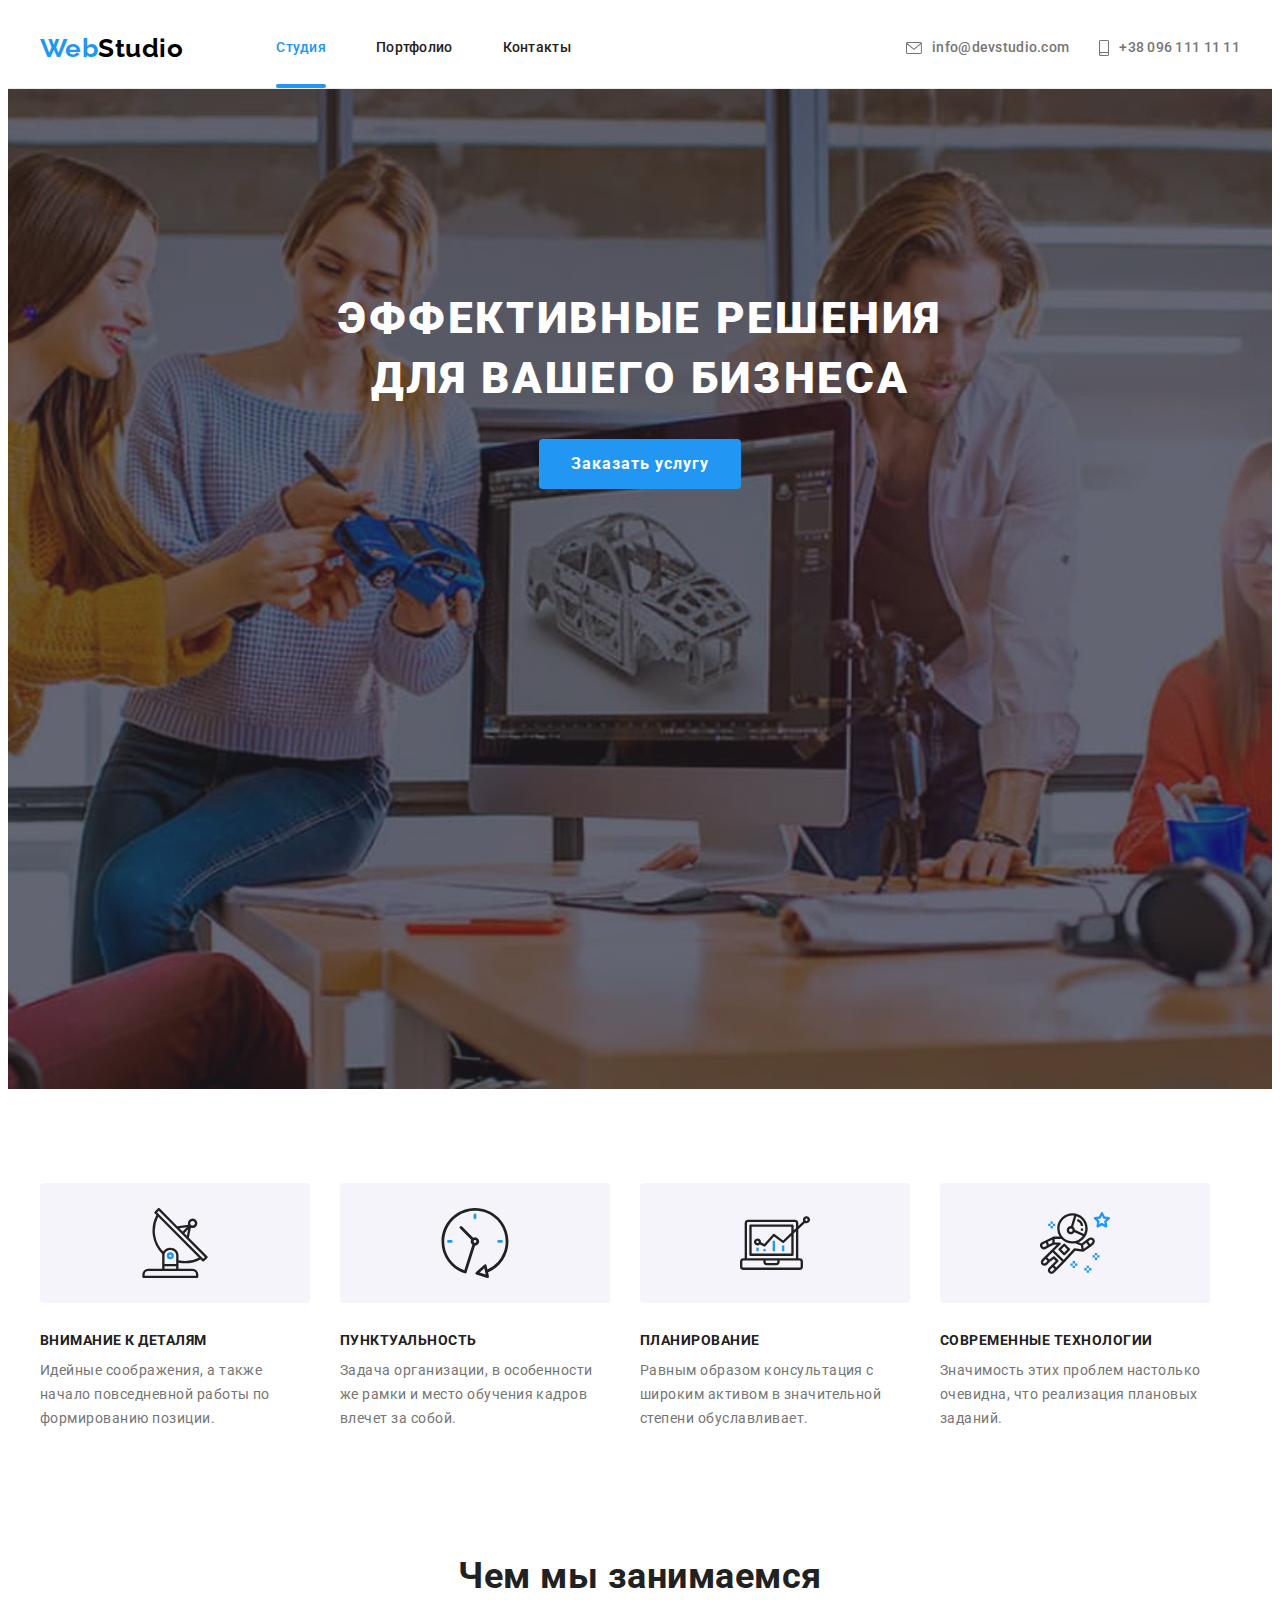
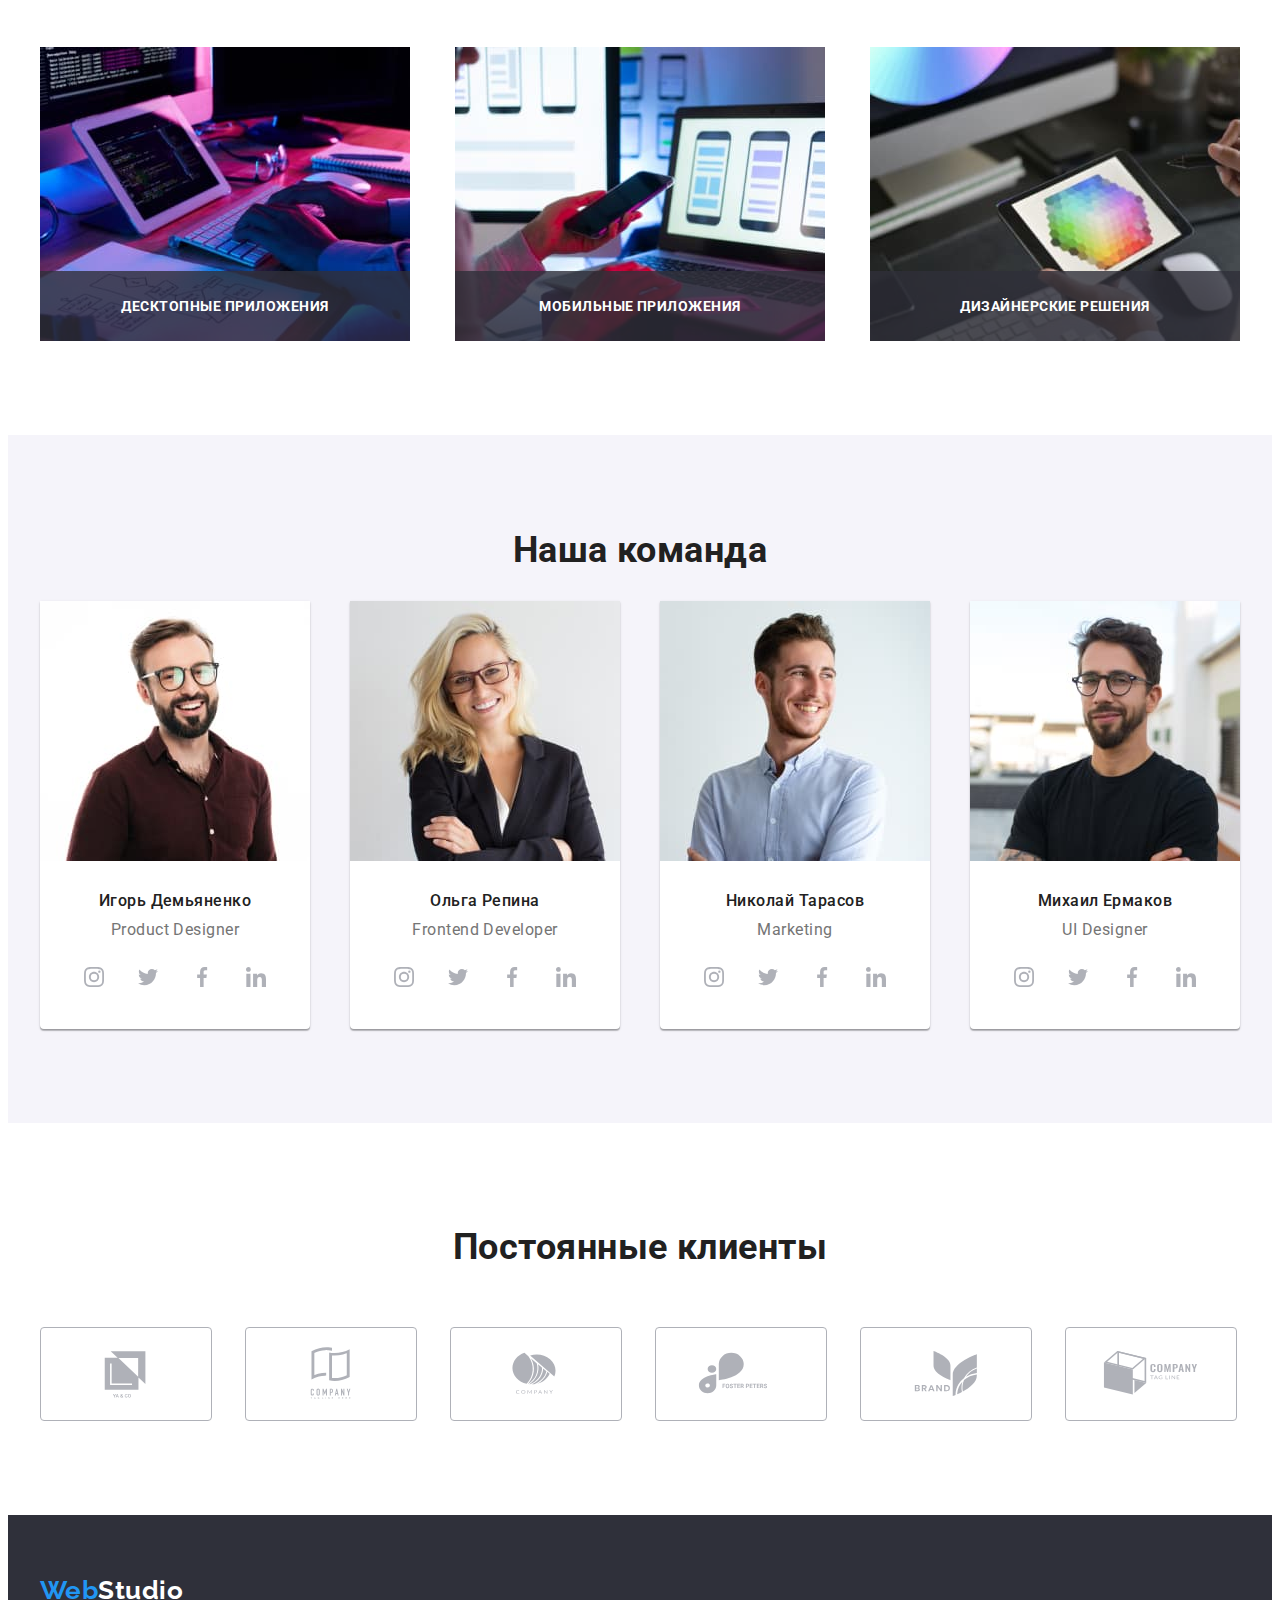
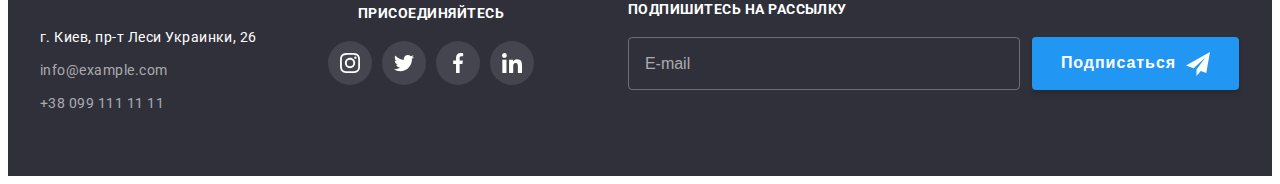
==== commit be03cfc8: "Исправляет ошобки разметки" ====
--- a/index.html
+++ b/index.html
@@ -85,64 +85,65 @@
             <a class="mob-menu__link" href="#contacts">Контакты</a>
           </li>
         </ul>
-
-        <ul class="mob-contacts">
-          <li class="mob-contacts__item">
-            <a class="mob-contacts__link--tel" href="tel:+380961111111">
-              +38 096 111 11 11
-            </a>
-          </li>
-          <li class="mob-contacts__item">
-            <a
-              class="mob-contacts__link--mail"
-              href="mailto:info@devstudio.com"
-            >
-              info@devstudio.com</a
-            >
-          </li>
-        </ul>
-        <ul class="mob-socials">
-          <li class="mob-socials__item">
-            <a
-              class="mob-socials__link"
-              href="https://www.instagram.com/"
-              target="blank"
-              rel="noopener noreferrer"
-              aria-label="инстаграм"
-              >Instagram</a
-            >
-          </li>
-          <li class="mob-socials__item">
-            <a
-              class="mob-socials__link"
-              href="https://twitter.com/"
-              target="blank"
-              rel="noopener noreferrer"
-              aria-label="твитер"
-              >Twitter</a
-            >
-          </li>
-          <li class="mob-socials__item">
-            <a
-              class="mob-socials__link"
-              href="https://www.facebook.com/"
-              target="blank"
-              rel="noopener noreferrer"
-              aria-label="фейсбук"
-              >Facebook</a
-            >
-          </li>
-          <li class="mob-socials__item">
-            <a
-              class="mob-socials__link"
-              href="https://ua.linkedin.com/"
-              target="blank"
-              rel="noopener noreferrer"
-              aria-label="ликедин"
-              >LinkedIn</a
-            >
-          </li>
-        </ul>
+        <div class="contacts-socials__box">
+          <ul class="mob-contacts">
+            <li class="mob-contacts__item">
+              <a class="mob-contacts__link--tel" href="tel:+380961111111">
+                +38 096 111 11 11
+              </a>
+            </li>
+            <li class="mob-contacts__item">
+              <a
+                class="mob-contacts__link--mail"
+                href="mailto:info@devstudio.com"
+              >
+                info@devstudio.com</a
+              >
+            </li>
+          </ul>
+          <ul class="mob-socials">
+            <li class="mob-socials__item">
+              <a
+                class="mob-socials__link"
+                href="https://www.instagram.com/"
+                target="blank"
+                rel="noopener noreferrer"
+                aria-label="инстаграм"
+                >Instagram</a
+              >
+            </li>
+            <li class="mob-socials__item">
+              <a
+                class="mob-socials__link"
+                href="https://twitter.com/"
+                target="blank"
+                rel="noopener noreferrer"
+                aria-label="твитер"
+                >Twitter</a
+              >
+            </li>
+            <li class="mob-socials__item">
+              <a
+                class="mob-socials__link"
+                href="https://www.facebook.com/"
+                target="blank"
+                rel="noopener noreferrer"
+                aria-label="фейсбук"
+                >Facebook</a
+              >
+            </li>
+            <li class="mob-socials__item">
+              <a
+                class="mob-socials__link"
+                href="https://ua.linkedin.com/"
+                target="blank"
+                rel="noopener noreferrer"
+                aria-label="ликедин"
+                >LinkedIn</a
+              >
+            </li>
+          </ul>
+        </div>
       </div>
     </header>
 
--- a/css/main.css
+++ b/css/main.css
@@ -100,6 +100,16 @@
 }
 
 .mob-menu__box {
+  display: -webkit-box;
+  display: -ms-flexbox;
+  display: flex;
+  -webkit-box-orient: vertical;
+  -webkit-box-direction: normal;
+      -ms-flex-direction: column;
+          flex-direction: column;
+  -webkit-box-pack: justify;
+      -ms-flex-pack: justify;
+          justify-content: space-between;
   position: fixed;
   left: 0;
   top: 0;
@@ -118,9 +128,6 @@
   pointer-events: none;
 }
 
-.mob-menu {
-  margin-bottom: 306px;
-}
 .mob-menu__item:not(:last-child) {
   margin-bottom: 32px;
 }
@@ -416,7 +423,6 @@
   text-align: center;
   margin-left: auto;
   margin-right: auto;
-  margin-top: 60px;
   width: 208px;
   height: 80px;
 }
@@ -439,17 +445,12 @@
   color: #ffffff;
 }
 .footer__form-box {
-  margin-top: 60px;
-}
-@media screen and (max-width: 1199px) {
-  .footer__form-box {
-    margin: 0;
-    width: 450px;
-  }
+  width: 450px;
 }
 @media screen and (min-width: 1200px) {
   .footer__form-box {
     margin-left: 93px;
+    width: auto;
   }
 }
 .footer__form-text {
@@ -967,7 +968,7 @@
   -ms-flex-wrap: wrap;
       flex-wrap: wrap;
   gap: 8px;
-  margin-bottom: 50px;
+  margin-bottom: 30px;
 }
 @media screen and (min-width: 768px) {
   .filters__list {
